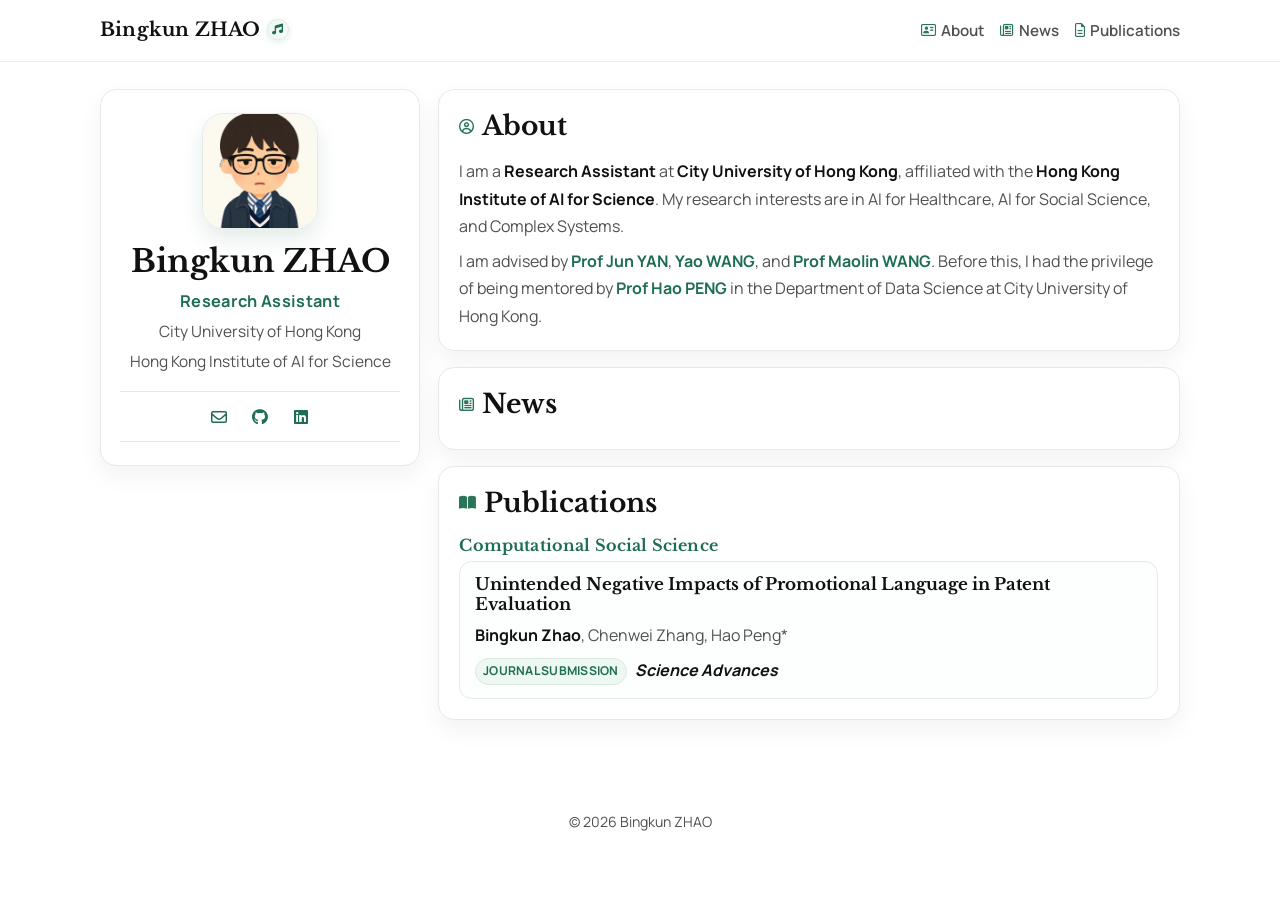
==== index.html @ 934eb5ae "Keep author star and highlight journal submission venue" ====
<!doctype html>
<html lang="en">
  <head>
    <meta charset="UTF-8" />
    <meta name="viewport" content="width=device-width, initial-scale=1.0" />
    <title>Bingkun ZHAO | Academic Homepage</title>
    <meta
      name="description"
      content="Bingkun ZHAO - Research Assistant at City University of Hong Kong, Hong Kong Institute of AI for Science."
    />
    <link rel="preconnect" href="https://fonts.googleapis.com" />
    <link rel="preconnect" href="https://fonts.gstatic.com" crossorigin />
    <link
      href="https://fonts.googleapis.com/css2?family=Manrope:wght@400;500;600;700&family=Libre+Baskerville:wght@400;700&display=swap"
      rel="stylesheet"
    />
    <link
      rel="stylesheet"
      href="https://cdnjs.cloudflare.com/ajax/libs/font-awesome/6.5.2/css/all.min.css"
    />
    <link rel="stylesheet" href="styles.css" />
  </head>
  <body>
    <header class="site-header">
      <nav class="nav">
        <a class="nav-logo" href="#top">
          Bingkun ZHAO
          <span class="logo-music" aria-hidden="true"><i class="fa-solid fa-music"></i></span>
        </a>
        <div class="nav-links">
          <a href="#about"><i class="fa-regular fa-address-card"></i> About</a>
          <a href="#news"><i class="fa-regular fa-newspaper"></i> News</a>
          <a href="#publications"><i class="fa-regular fa-file-lines"></i> Publications</a>
        </div>
      </nav>
    </header>

    <main id="top" class="page-shell">
      <div class="page-grid">
        <aside class="profile-panel">
          <div class="avatar-wrap">
            <img
              src="assets/ZHAO1.jpg"
              alt="Portrait of Bingkun ZHAO"
              class="avatar-photo"
            />
          </div>
          <h1>Bingkun ZHAO</h1>
          <p class="role">Research Assistant</p>
          <p class="affiliation">City University of Hong Kong</p>
          <p class="unit">Hong Kong Institute of AI for Science</p>

          <ul class="profile-links">
            <li>
              <a class="meta-link" href="mailto:bingkzhao2-c@my.cityu.edu.hk" aria-label="Email">
                <i class="fa-regular fa-envelope"></i>
              </a>
            </li>
            <li>
              <a class="meta-link" href="https://github.com/BKZhao" target="_blank" rel="noopener noreferrer" aria-label="GitHub">
                <i class="fa-brands fa-github"></i>
              </a>
            </li>
            <li>
              <a class="meta-link" href="https://www.linkedin.com/in/bingkun-zhao-43341537a/" target="_blank" rel="noopener noreferrer" aria-label="LinkedIn">
                <i class="fa-brands fa-linkedin"></i>
              </a>
            </li>
          </ul>

        </aside>

        <section class="content-panel">
          <article id="about" class="card">
            <h2><i class="fa-regular fa-circle-user"></i> About</h2>
            <p>
              I am a <strong>Research Assistant</strong> at
              <strong>City University of Hong Kong</strong>,
              affiliated with the
              <strong>Hong Kong Institute of AI for Science</strong>. My
              research interests are in AI for Healthcare, AI for Social
              Science, and Complex Systems.
            </p>
            <p>
              I am advised by
              <strong><a class="advisor-link" href="https://www.cityu.edu.hk/hkai-sci/members/yan-jun/?lang=en" target="_blank" rel="noopener noreferrer">Prof Jun YAN</a></strong>,
              <strong><a class="advisor-link" href="https://www.linkedin.com/in/yaowang/" target="_blank" rel="noopener noreferrer">Yao WANG</a></strong>, and
              <strong><a class="advisor-link" href="https://morin.wang/" target="_blank" rel="noopener noreferrer">Prof Maolin WANG</a></strong>.
              Before this, I had the
              privilege of being mentored by
              <strong><a class="advisor-link" href="https://haoopeng.github.io/" target="_blank" rel="noopener noreferrer">Prof Hao PENG</a></strong>
              in the Department of Data Science at City University of Hong Kong.
            </p>
          </article>

          <article id="news" class="card">
            <h2><i class="fa-regular fa-newspaper"></i> News</h2>
          </article>

          <article id="publications" class="card">
            <h2><i class="fa-solid fa-book-open"></i> Publications</h2>
            <h3 class="pub-section-title">Computational Social Science</h3>
            <div class="pub-list">
              <div class="pub-item">
                <h3>Unintended Negative Impacts of Promotional Language in Patent Evaluation</h3>
                <p class="pub-meta">
                  <strong>Bingkun Zhao</strong>, Chenwei Zhang, Hao Peng*
                </p>
                <p class="pub-venue">
                  <span class="venue-label">Journal Submission</span>
                  <em class="journal-name">Science Advances</em>
                </p>
              </div>
            </div>
          </article>
        </section>
      </div>
    </main>

    <footer class="site-footer">
      <p>© 2026 Bingkun ZHAO</p>
    </footer>
  </body>
</html>
---- styles.css ----
:root {
  --bg: #ffffff;
  --bg-alt: #ffffff;
  --card: #ffffff;
  --text: #222222;
  --text-soft: #505050;
  --primary: #111111;
  --accent: #2f8a66;
  --accent-dark: #1f6e50;
  --line: #e4ebe7;
  --shadow: 0 10px 24px rgba(0, 0, 0, 0.05);
}

*,
*::before,
*::after {
  box-sizing: border-box;
}

html {
  scroll-behavior: smooth;
}

body {
  margin: 0;
  color: var(--text);
  font-family: "Manrope", "Segoe UI", sans-serif;
  font-size: 16px;
  line-height: 1.72;
  background: var(--bg);
  min-height: 100vh;
}

h1,
h2,
h3 {
  font-family: "Libre Baskerville", Georgia, serif;
  line-height: 1.2;
  color: var(--primary);
}

a {
  color: inherit;
}

.site-header {
  position: sticky;
  top: 0;
  z-index: 20;
  border-bottom: 1px solid rgba(0, 0, 0, 0.08);
  backdrop-filter: blur(8px);
  background: rgba(255, 255, 255, 0.9);
}

.nav {
  max-width: 1120px;
  margin: 0 auto;
  padding: 0.9rem 1.25rem;
  display: flex;
  justify-content: space-between;
  align-items: center;
}

.nav-logo {
  text-decoration: none;
  font-family: "Libre Baskerville", Georgia, serif;
  font-size: 1.18rem;
  font-weight: 700;
  letter-spacing: 0.01em;
  color: #111111;
  display: inline-flex;
  align-items: center;
  gap: 0.42rem;
}

.logo-music {
  width: 1.36rem;
  height: 1.36rem;
  display: inline-flex;
  align-items: center;
  justify-content: center;
  border-radius: 999px;
  background: linear-gradient(135deg, #eef8f2, #f8fcfa);
  border: 1px solid #d8eae1;
  color: var(--accent-dark);
  font-size: 0.68rem;
  transform: translateY(-1px);
  box-shadow: 0 2px 6px rgba(31, 110, 80, 0.12);
  transition: transform 0.2s ease, background-color 0.2s ease;
}

.nav-logo:hover .logo-music {
  background: #eaf6ef;
  transform: translateY(-1px) scale(1.04);
}

.nav-links {
  display: flex;
  flex-wrap: wrap;
  gap: 1rem;
}

.nav-links a {
  text-decoration: none;
  color: var(--text-soft);
  font-size: 0.95rem;
  font-weight: 600;
  transition: color 0.2s ease;
  display: inline-flex;
  align-items: center;
  gap: 0.34rem;
}

.nav-links a:hover {
  color: var(--accent-dark);
}

.nav-links a i {
  font-size: 0.84rem;
  color: var(--accent-dark);
  opacity: 0.95;
}

.page-shell {
  max-width: 1120px;
  margin: 0 auto;
  padding: 1.7rem 1.25rem 3.5rem;
}

.page-grid {
  display: grid;
  grid-template-columns: 320px minmax(0, 1fr);
  gap: 1.1rem;
  align-items: start;
}

.profile-panel,
.card {
  background: var(--card);
  border: 1px solid var(--line);
  border-radius: 1rem;
  box-shadow: var(--shadow);
}

.profile-panel {
  position: sticky;
  top: 5.2rem;
  padding: 1.4rem 1.2rem;
  animation: rise 0.5s ease both;
}

.avatar-wrap {
  display: flex;
  justify-content: center;
  margin-bottom: 0.9rem;
}

.avatar,
.avatar-photo {
  width: 116px;
  height: 116px;
  border-radius: 1.35rem;
}

.avatar {
  display: grid;
  place-items: center;
  font-size: 1.85rem;
  font-weight: 700;
  color: #fff;
  letter-spacing: 0.06em;
  background: linear-gradient(145deg, #2b3f66, #7d90ad 65%, #b38749);
}

.avatar-photo {
  object-fit: cover;
  border: 1px solid var(--line);
  box-shadow: 0 10px 20px rgba(30, 102, 74, 0.12);
}

.profile-panel h1 {
  margin: 0;
  text-align: center;
  font-size: 1.95rem;
  color: #111111;
}

.role {
  text-align: center;
  margin: 0.4rem 0 0;
  color: var(--accent-dark);
  font-size: 1.02rem;
  font-weight: 700;
  letter-spacing: 0.02em;
}

.affiliation,
.unit {
  text-align: center;
  margin: 0.2rem 0 0;
  color: var(--text-soft);
  font-size: 0.97rem;
}

.unit {
  margin-bottom: 1rem;
}

.profile-links {
  list-style: none;
  margin: 0.3rem 0 0;
  padding: 0;
  display: flex;
  justify-content: center;
  align-items: center;
  gap: 0.55rem;
  border-top: 1px solid var(--line);
  border-bottom: 1px solid var(--line);
}

.profile-links li {
  display: inline-flex;
  padding: 0.55rem 0;
}

.profile-links .meta-link {
  width: 2rem;
  height: 2rem;
  display: flex;
  align-items: center;
  justify-content: center;
  color: var(--text-soft);
  text-decoration: none;
  font-size: 0.92rem;
  font-weight: 600;
  border-radius: 999px;
  transition: color 0.2s ease;
}

.profile-links .meta-link i {
  color: var(--accent-dark);
  font-size: 1rem;
  width: 1rem;
  text-align: center;
}

.profile-links .meta-link:hover {
  color: var(--accent-dark);
  background: #f2f8f5;
}

.content-panel {
  display: grid;
  gap: 1rem;
}

.card {
  padding: 1.25rem 1.3rem;
  animation: rise 0.55s ease both;
}

.card h2 {
  margin: 0 0 0.55rem;
  font-size: clamp(1.3rem, 2.4vw, 1.65rem);
  color: #111111;
  display: inline-flex;
  align-items: center;
  gap: 0.45rem;
}

.card h2 i {
  color: var(--accent-dark);
  font-size: 0.94rem;
  opacity: 0.95;
}

.card p {
  margin: 0.45rem 0 0;
  color: var(--text-soft);
  font-size: 1rem;
}

.card strong {
  color: var(--primary);
}

.advisor-link {
  color: var(--accent-dark);
  text-decoration: none;
}

.advisor-link:hover {
  color: var(--accent);
}

.news-list {
  display: grid;
  gap: 0.65rem;
}

.news-item {
  display: grid;
  grid-template-columns: 94px minmax(0, 1fr);
  gap: 0.6rem;
}

.news-item time {
  color: var(--accent-dark);
  font-weight: 700;
  font-size: 0.87rem;
  letter-spacing: 0.03em;
  text-transform: uppercase;
  padding-top: 0.12rem;
}

.news-item p {
  margin: 0;
}

.card-head {
  display: flex;
  justify-content: space-between;
  align-items: baseline;
  gap: 1rem;
  margin-bottom: 0.15rem;
}

.inline-link {
  color: var(--accent-dark);
  text-decoration: none;
  font-weight: 700;
  font-size: 0.92rem;
}

.inline-link:hover {
  color: var(--primary);
}

.pub-list {
  display: grid;
  gap: 0.75rem;
  margin-top: 0.35rem;
}

.pub-section-title {
  margin: 0.55rem 0 0.35rem;
  font-size: 1rem;
  color: var(--accent-dark);
  letter-spacing: 0.01em;
}

.pub-item {
  border: 1px solid var(--line);
  border-radius: 0.8rem;
  padding: 0.8rem 0.9rem;
  background: #fdfefe;
  transition: transform 0.2s ease, box-shadow 0.2s ease;
}

.pub-item:hover {
  transform: translateY(-2px);
  box-shadow: 0 10px 24px rgba(21, 33, 57, 0.08);
}

.pub-item h3 {
  margin: 0;
  font-size: 1.05rem;
}

.pub-meta,
.pub-venue {
  margin-top: 0.3rem;
  color: var(--text-soft);
}

.venue-label {
  display: inline-block;
  padding: 0.11rem 0.46rem;
  border-radius: 999px;
  border: 1px solid #d8eae1;
  background: #eef8f2;
  color: var(--accent-dark);
  font-size: 0.76rem;
  font-weight: 700;
  letter-spacing: 0.02em;
  text-transform: uppercase;
  margin-right: 0.35rem;
  vertical-align: middle;
}

.journal-name {
  color: var(--primary);
  font-weight: 700;
}

.pub-actions {
  margin-top: 0.45rem;
  margin-bottom: 0;
  display: flex;
  gap: 0.8rem;
}

.pub-actions a {
  color: var(--accent-dark);
  text-decoration: none;
  font-weight: 700;
  font-size: 0.9rem;
}

.pub-actions a:hover {
  color: var(--primary);
}

.site-footer {
  text-align: center;
  color: var(--text-soft);
  font-size: 0.88rem;
  padding: 1.25rem 1rem 2.4rem;
}

@keyframes rise {
  from {
    opacity: 0;
    transform: translateY(12px);
  }
  to {
    opacity: 1;
    transform: translateY(0);
  }
}

@media (max-width: 980px) {
  .page-grid {
    grid-template-columns: 1fr;
  }

  .profile-panel {
    position: static;
  }
}

@media (max-width: 680px) {
  .nav {
    flex-direction: column;
    align-items: flex-start;
    gap: 0.4rem;
  }

  .card,
  .profile-panel {
    padding: 1rem;
  }

  .news-item {
    grid-template-columns: 1fr;
    gap: 0.2rem;
  }

}
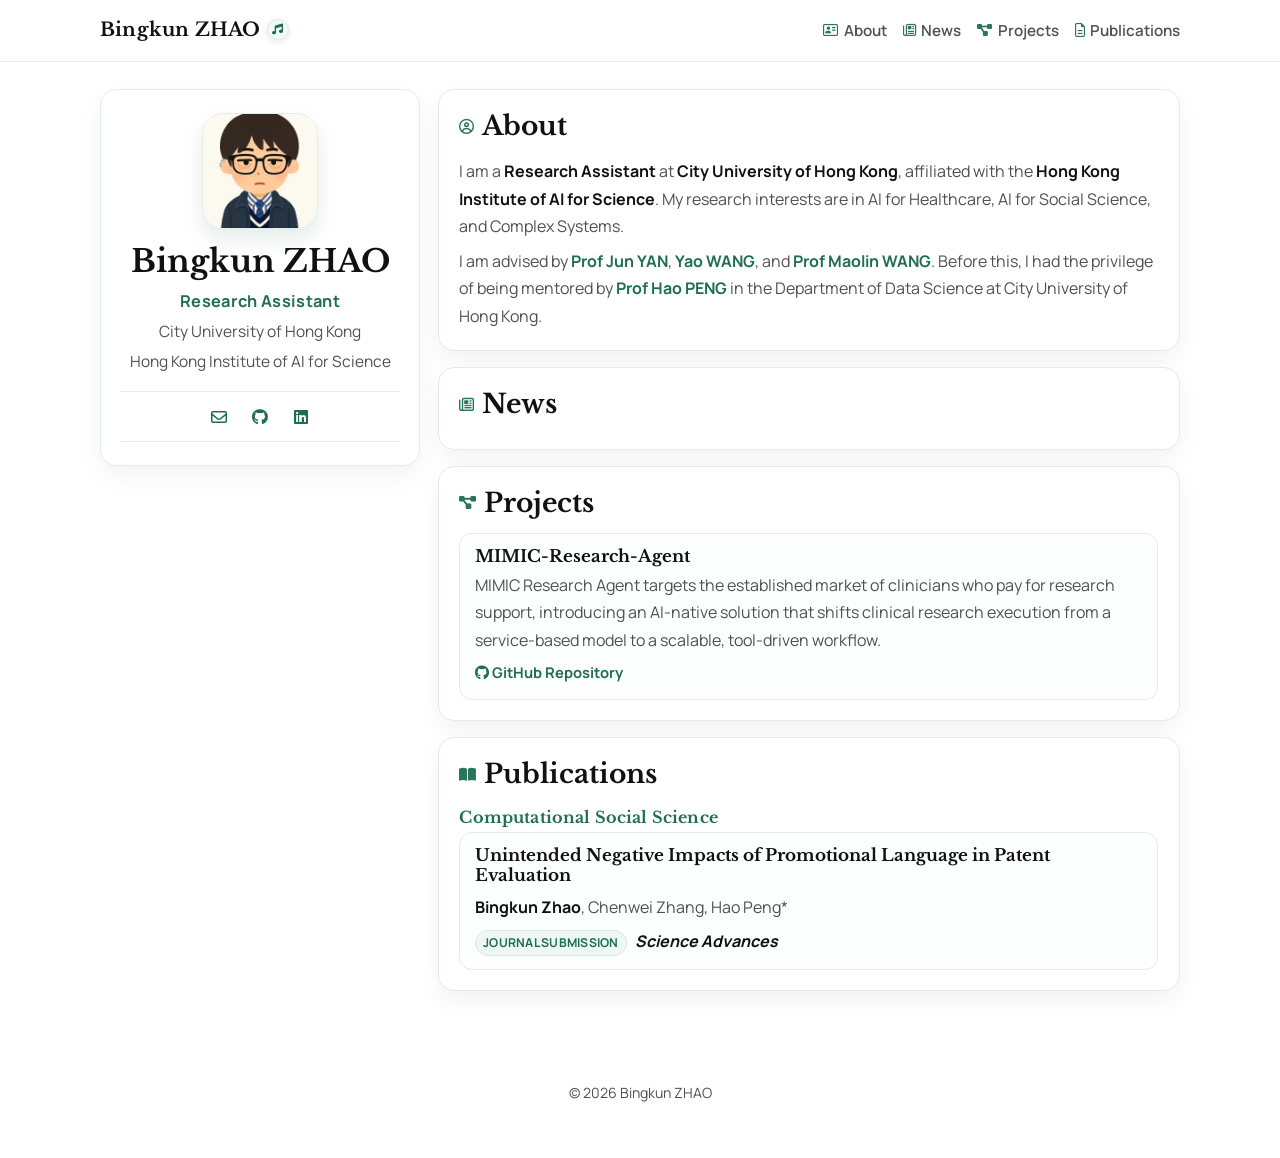
==== commit ecc3419a: "Add MIMIC-Research-Agent project section" ====
--- a/index.html
+++ b/index.html
@@ -30,6 +30,7 @@
         <div class="nav-links">
           <a href="#about"><i class="fa-regular fa-address-card"></i> About</a>
           <a href="#news"><i class="fa-regular fa-newspaper"></i> News</a>
+          <a href="#projects"><i class="fa-solid fa-diagram-project"></i> Projects</a>
           <a href="#publications"><i class="fa-regular fa-file-lines"></i> Publications</a>
         </div>
       </nav>
@@ -97,6 +98,32 @@
             <h2><i class="fa-regular fa-newspaper"></i> News</h2>
           </article>
 
+          <article id="projects" class="card">
+            <h2><i class="fa-solid fa-diagram-project"></i> Projects</h2>
+            <div class="project-list">
+              <div class="project-item">
+                <h3>MIMIC-Research-Agent</h3>
+                <p>
+                  MIMIC Research Agent targets the established market of
+                  clinicians who pay for research support, introducing an
+                  AI-native solution that shifts clinical research execution
+                  from a service-based model to a scalable, tool-driven
+                  workflow.
+                </p>
+                <p class="project-links">
+                  <a
+                    class="inline-link"
+                    href="https://github.com/BKZhao/MIMIC-Papers-Repro-Agent"
+                    target="_blank"
+                    rel="noopener noreferrer"
+                  >
+                    <i class="fa-brands fa-github"></i> GitHub Repository
+                  </a>
+                </p>
+              </div>
+            </div>
+          </article>
+
           <article id="publications" class="card">
             <h2><i class="fa-solid fa-book-open"></i> Publications</h2>
             <h3 class="pub-section-title">Computational Social Science</h3>
--- a/styles.css
+++ b/styles.css
@@ -336,6 +336,39 @@
   color: var(--primary);
 }
 
+.project-list {
+  display: grid;
+  gap: 0.75rem;
+  margin-top: 0.35rem;
+}
+
+.project-item {
+  border: 1px solid var(--line);
+  border-radius: 0.8rem;
+  padding: 0.8rem 0.9rem;
+  background: #fdfefe;
+  transition: transform 0.2s ease, box-shadow 0.2s ease;
+}
+
+.project-item:hover {
+  transform: translateY(-2px);
+  box-shadow: 0 10px 24px rgba(21, 33, 57, 0.08);
+}
+
+.project-item h3 {
+  margin: 0;
+  font-size: 1.05rem;
+}
+
+.project-item p {
+  margin: 0.3rem 0 0;
+  color: var(--text-soft);
+}
+
+.project-links a i {
+  font-size: 0.92rem;
+}
+
 .pub-list {
   display: grid;
   gap: 0.75rem;
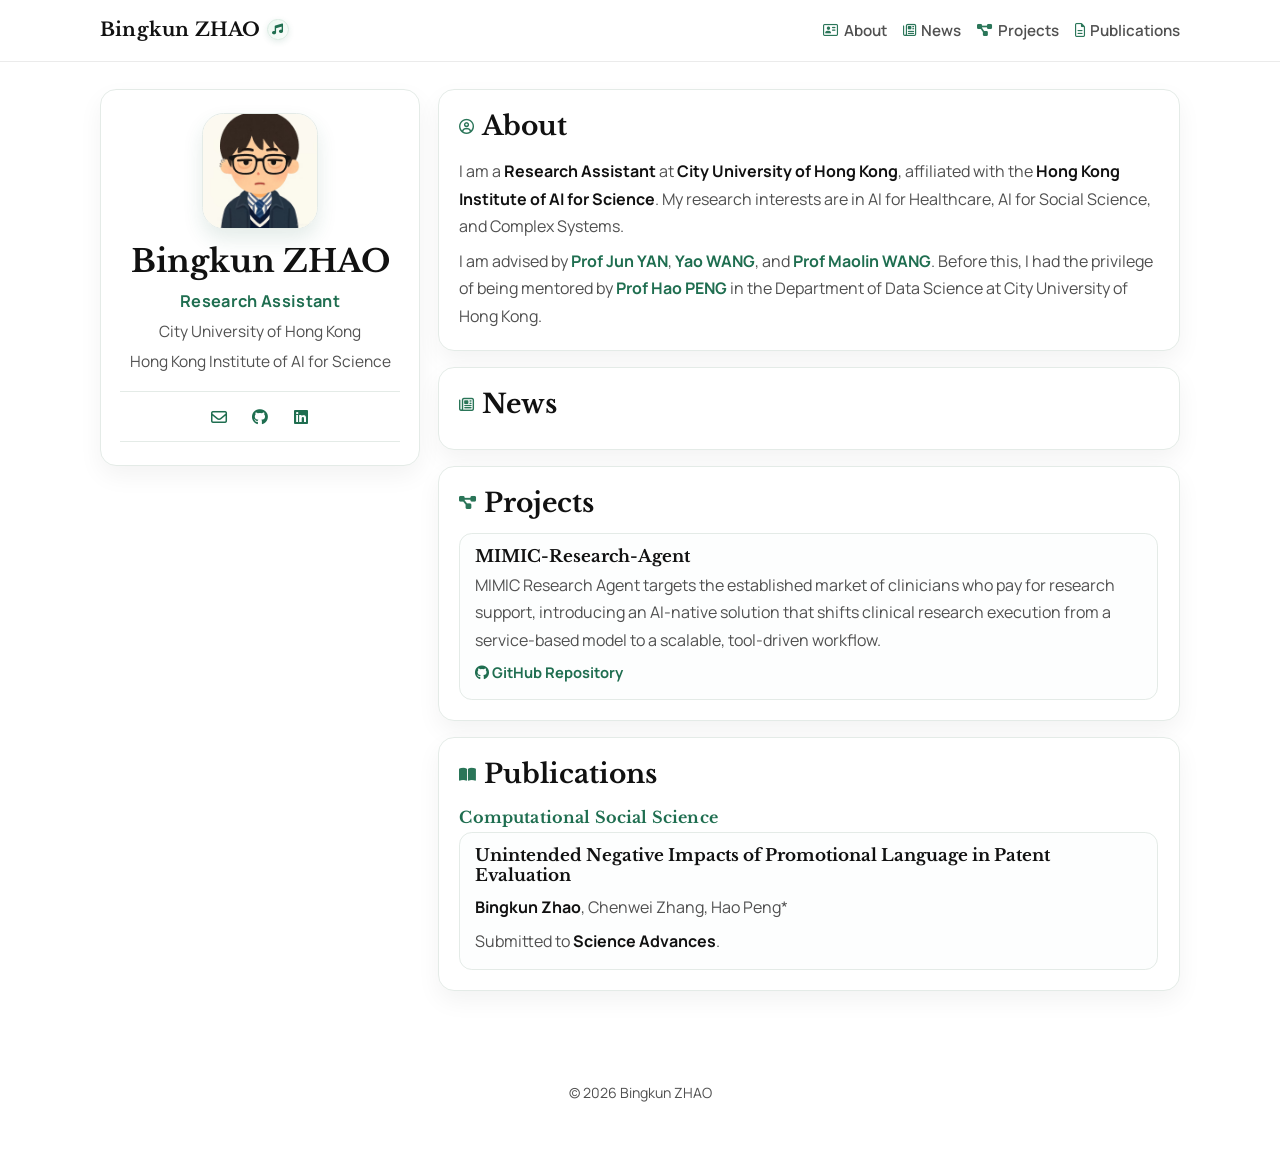
==== commit 2f81612f: "Simplify submission text and bold Science Advances" ====
--- a/index.html
+++ b/index.html
@@ -133,10 +133,7 @@
                 <p class="pub-meta">
                   <strong>Bingkun Zhao</strong>, Chenwei Zhang, Hao Peng*
                 </p>
-                <p class="pub-venue">
-                  <span class="venue-label">Journal Submission</span>
-                  <em class="journal-name">Science Advances</em>
-                </p>
+                <p class="pub-venue">Submitted to <strong class="journal-name">Science Advances</strong>.</p>
               </div>
             </div>
           </article>
--- a/styles.css
+++ b/styles.css
@@ -406,21 +406,6 @@
   color: var(--text-soft);
 }
 
-.venue-label {
-  display: inline-block;
-  padding: 0.11rem 0.46rem;
-  border-radius: 999px;
-  border: 1px solid #d8eae1;
-  background: #eef8f2;
-  color: var(--accent-dark);
-  font-size: 0.76rem;
-  font-weight: 700;
-  letter-spacing: 0.02em;
-  text-transform: uppercase;
-  margin-right: 0.35rem;
-  vertical-align: middle;
-}
-
 .journal-name {
   color: var(--primary);
   font-weight: 700;
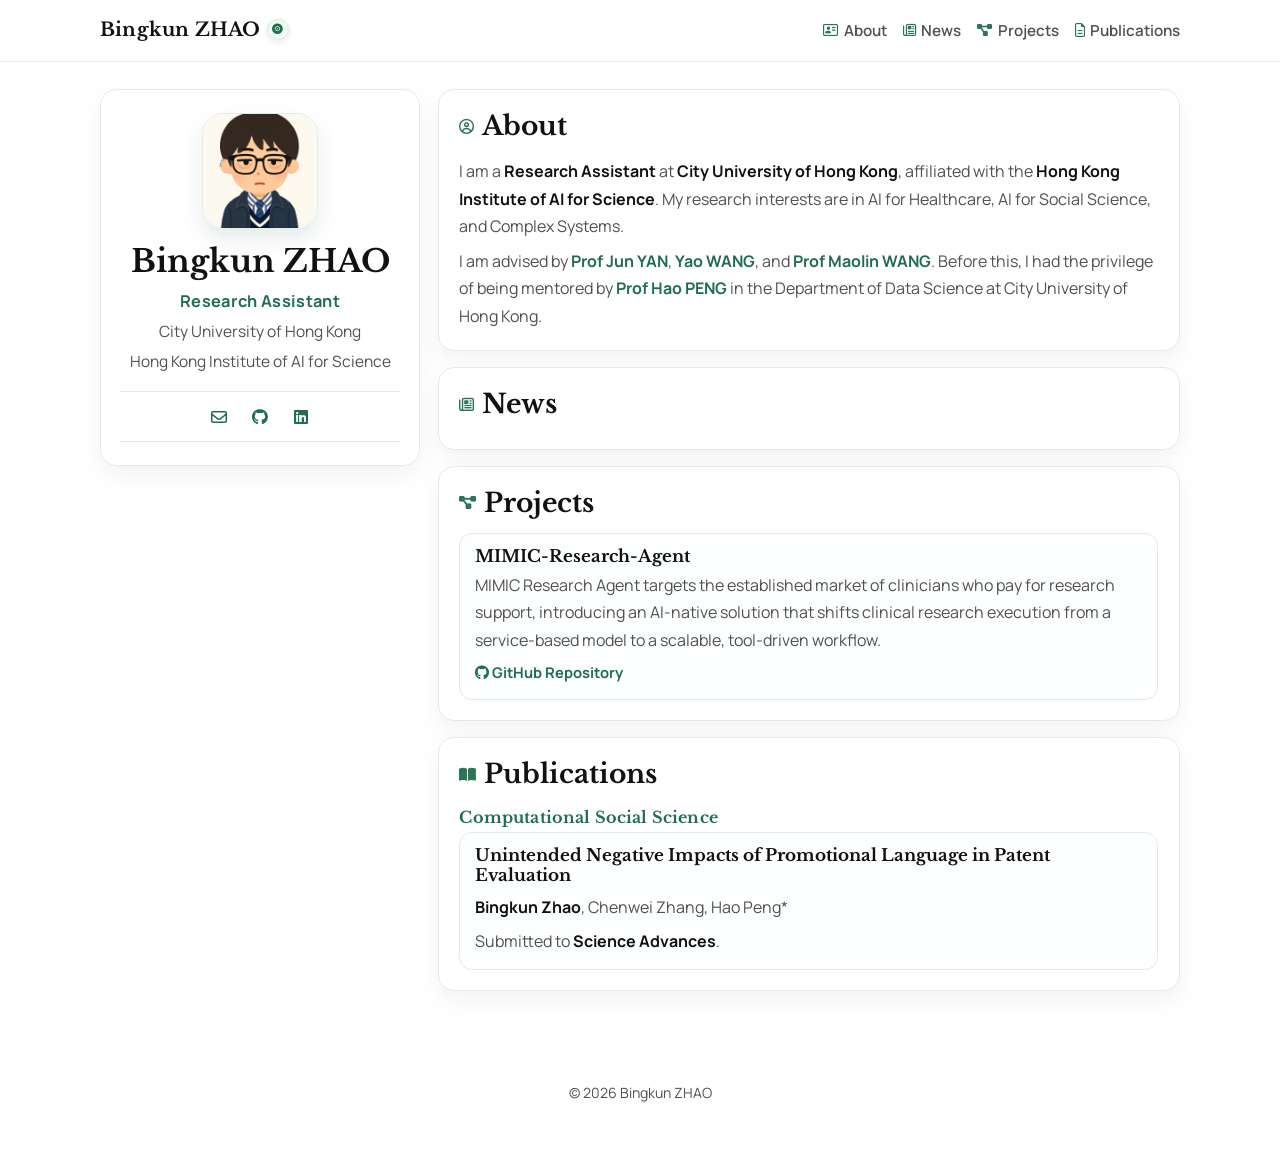
==== commit 9a102346: "Switch header music icon to record-vinyl" ====
--- a/index.html
+++ b/index.html
@@ -25,7 +25,7 @@
       <nav class="nav">
         <a class="nav-logo" href="#top">
           Bingkun ZHAO
-          <span class="logo-music" aria-hidden="true"><i class="fa-solid fa-music"></i></span>
+          <span class="logo-music" aria-hidden="true"><i class="fa-solid fa-record-vinyl"></i></span>
         </a>
         <div class="nav-links">
           <a href="#about"><i class="fa-regular fa-address-card"></i> About</a>
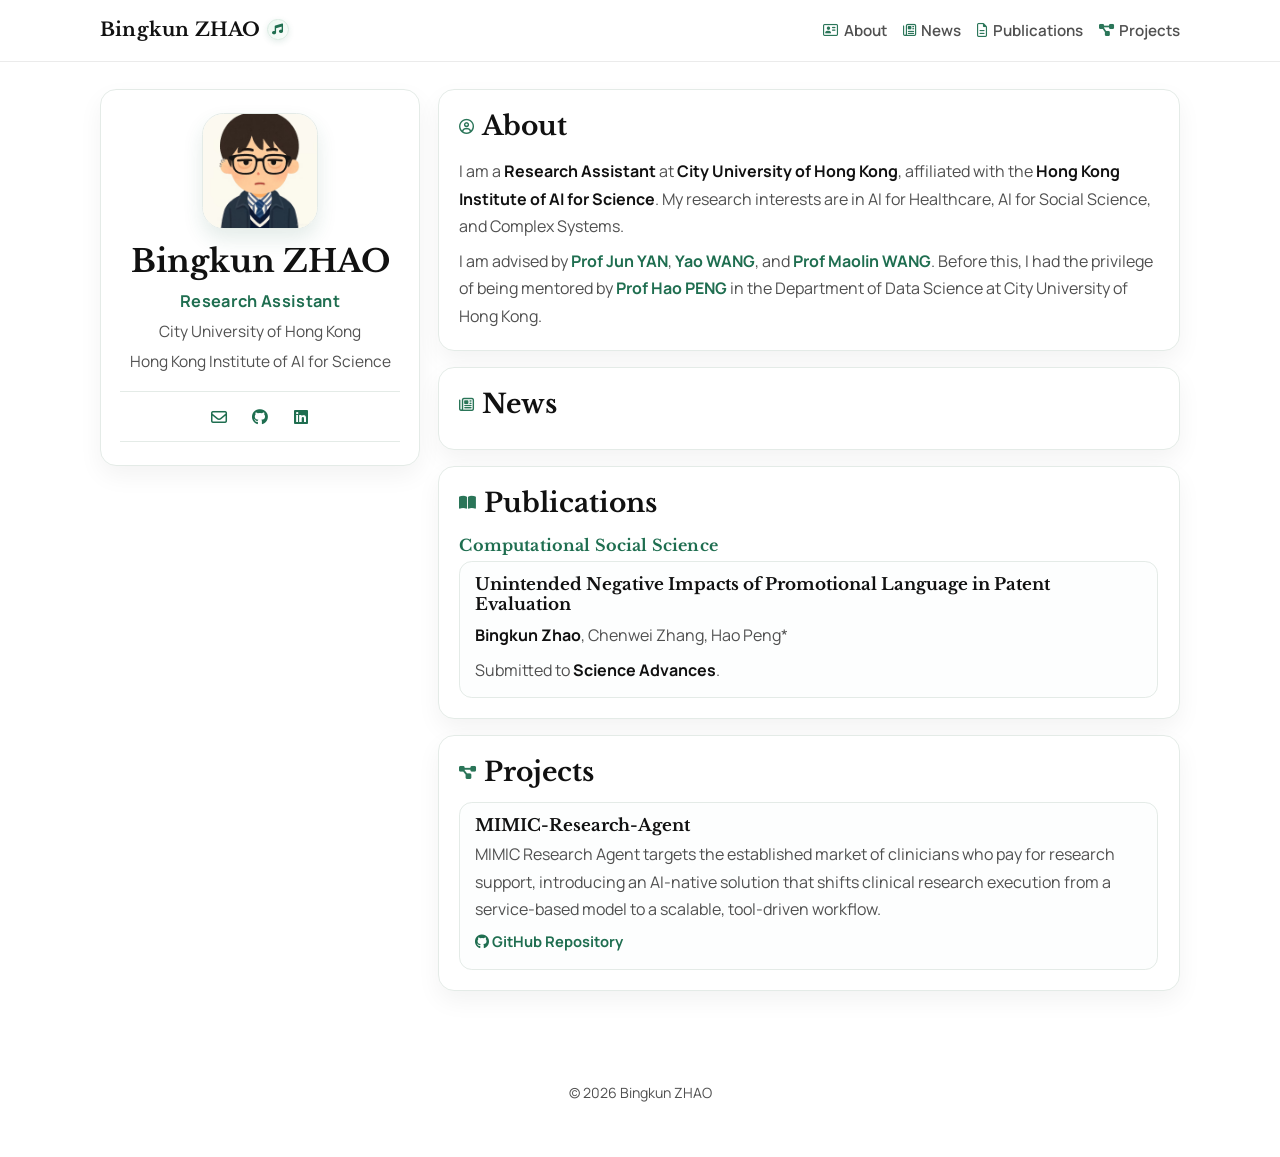
==== commit ce16edc5: "Use music-note icon and move Projects below Publications" ====
--- a/index.html
+++ b/index.html
@@ -25,13 +25,13 @@
       <nav class="nav">
         <a class="nav-logo" href="#top">
           Bingkun ZHAO
-          <span class="logo-music" aria-hidden="true"><i class="fa-solid fa-record-vinyl"></i></span>
+          <span class="logo-music" aria-hidden="true"><i class="fa-solid fa-music"></i></span>
         </a>
         <div class="nav-links">
           <a href="#about"><i class="fa-regular fa-address-card"></i> About</a>
           <a href="#news"><i class="fa-regular fa-newspaper"></i> News</a>
+          <a href="#publications"><i class="fa-regular fa-file-lines"></i> Publications</a>
           <a href="#projects"><i class="fa-solid fa-diagram-project"></i> Projects</a>
-          <a href="#publications"><i class="fa-regular fa-file-lines"></i> Publications</a>
         </div>
       </nav>
     </header>
@@ -98,6 +98,20 @@
             <h2><i class="fa-regular fa-newspaper"></i> News</h2>
           </article>
 
+          <article id="publications" class="card">
+            <h2><i class="fa-solid fa-book-open"></i> Publications</h2>
+            <h3 class="pub-section-title">Computational Social Science</h3>
+            <div class="pub-list">
+              <div class="pub-item">
+                <h3>Unintended Negative Impacts of Promotional Language in Patent Evaluation</h3>
+                <p class="pub-meta">
+                  <strong>Bingkun Zhao</strong>, Chenwei Zhang, Hao Peng*
+                </p>
+                <p class="pub-venue">Submitted to <strong class="journal-name">Science Advances</strong>.</p>
+              </div>
+            </div>
+          </article>
+
           <article id="projects" class="card">
             <h2><i class="fa-solid fa-diagram-project"></i> Projects</h2>
             <div class="project-list">
@@ -123,20 +137,6 @@
               </div>
             </div>
           </article>
-
-          <article id="publications" class="card">
-            <h2><i class="fa-solid fa-book-open"></i> Publications</h2>
-            <h3 class="pub-section-title">Computational Social Science</h3>
-            <div class="pub-list">
-              <div class="pub-item">
-                <h3>Unintended Negative Impacts of Promotional Language in Patent Evaluation</h3>
-                <p class="pub-meta">
-                  <strong>Bingkun Zhao</strong>, Chenwei Zhang, Hao Peng*
-                </p>
-                <p class="pub-venue">Submitted to <strong class="journal-name">Science Advances</strong>.</p>
-              </div>
-            </div>
-          </article>
         </section>
       </div>
     </main>
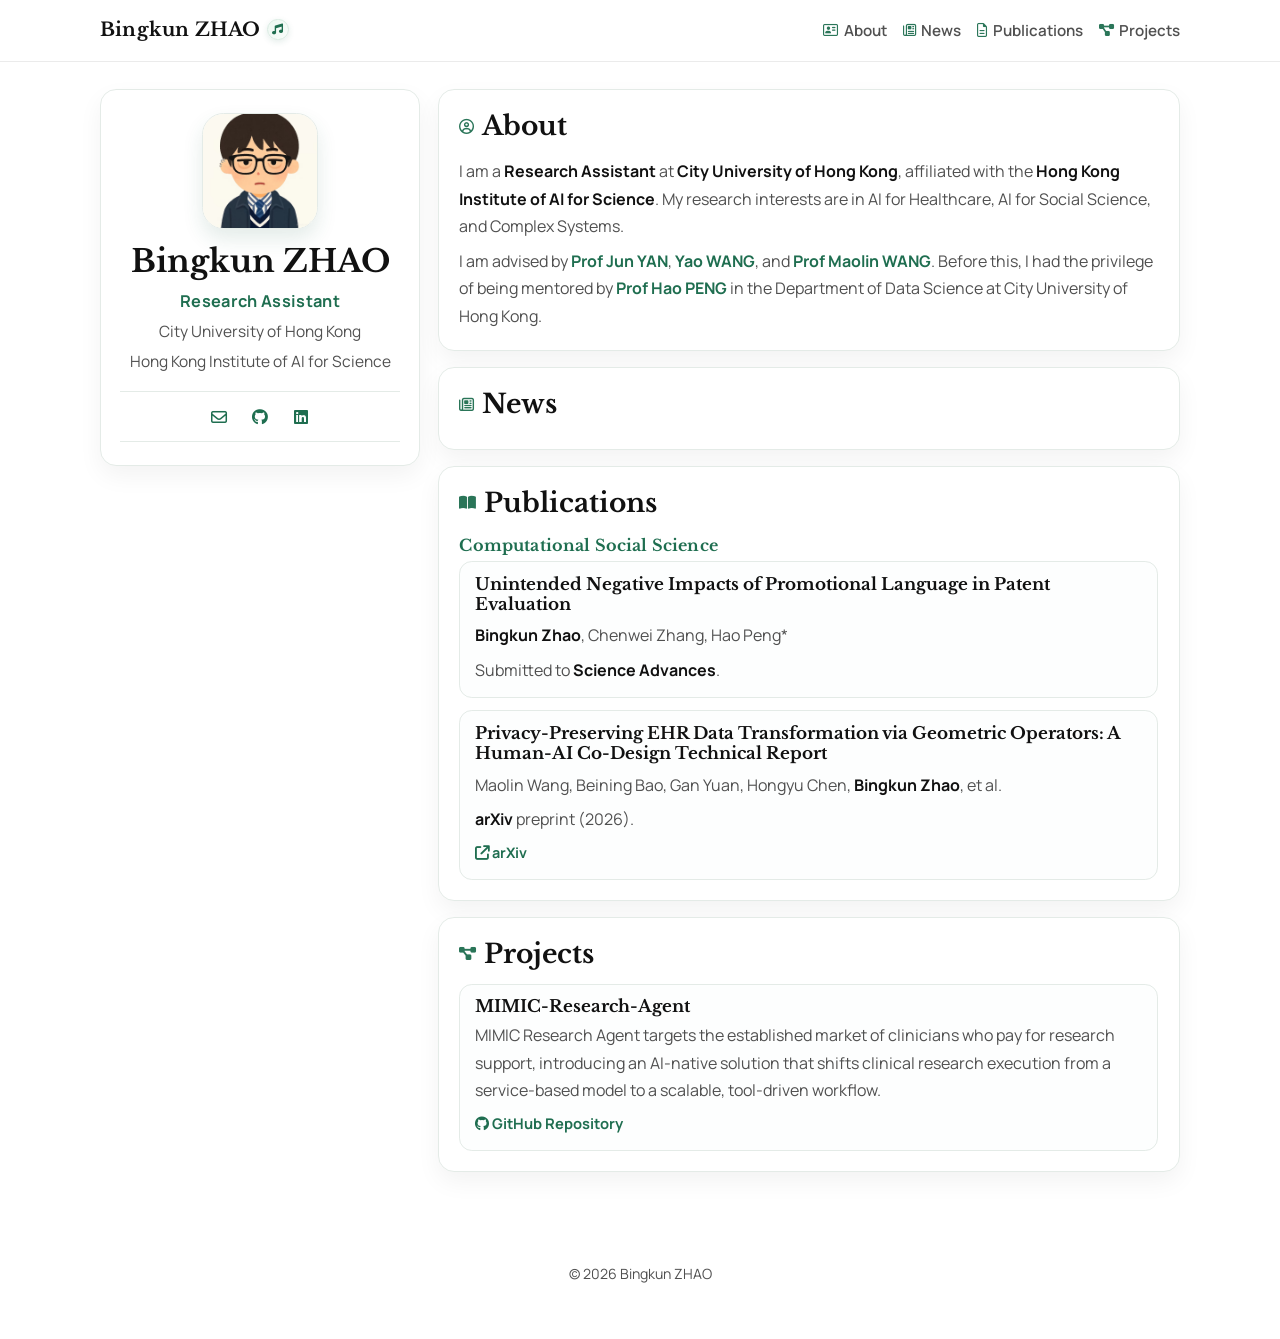
==== commit a3ef100f: "Add arXiv publication 2603.22954" ====
--- a/index.html
+++ b/index.html
@@ -109,6 +109,22 @@
                 </p>
                 <p class="pub-venue">Submitted to <strong class="journal-name">Science Advances</strong>.</p>
               </div>
+              <div class="pub-item">
+                <h3>Privacy-Preserving EHR Data Transformation via Geometric Operators: A Human-AI Co-Design Technical Report</h3>
+                <p class="pub-meta">
+                  Maolin Wang, Beining Bao, Gan Yuan, Hongyu Chen, <strong>Bingkun Zhao</strong>, et al.
+                </p>
+                <p class="pub-venue"><strong class="journal-name">arXiv</strong> preprint (2026).</p>
+                <p class="pub-actions">
+                  <a
+                    href="https://arxiv.org/abs/2603.22954"
+                    target="_blank"
+                    rel="noopener noreferrer"
+                  >
+                    <i class="fa-solid fa-arrow-up-right-from-square"></i> arXiv
+                  </a>
+                </p>
+              </div>
             </div>
           </article>
 
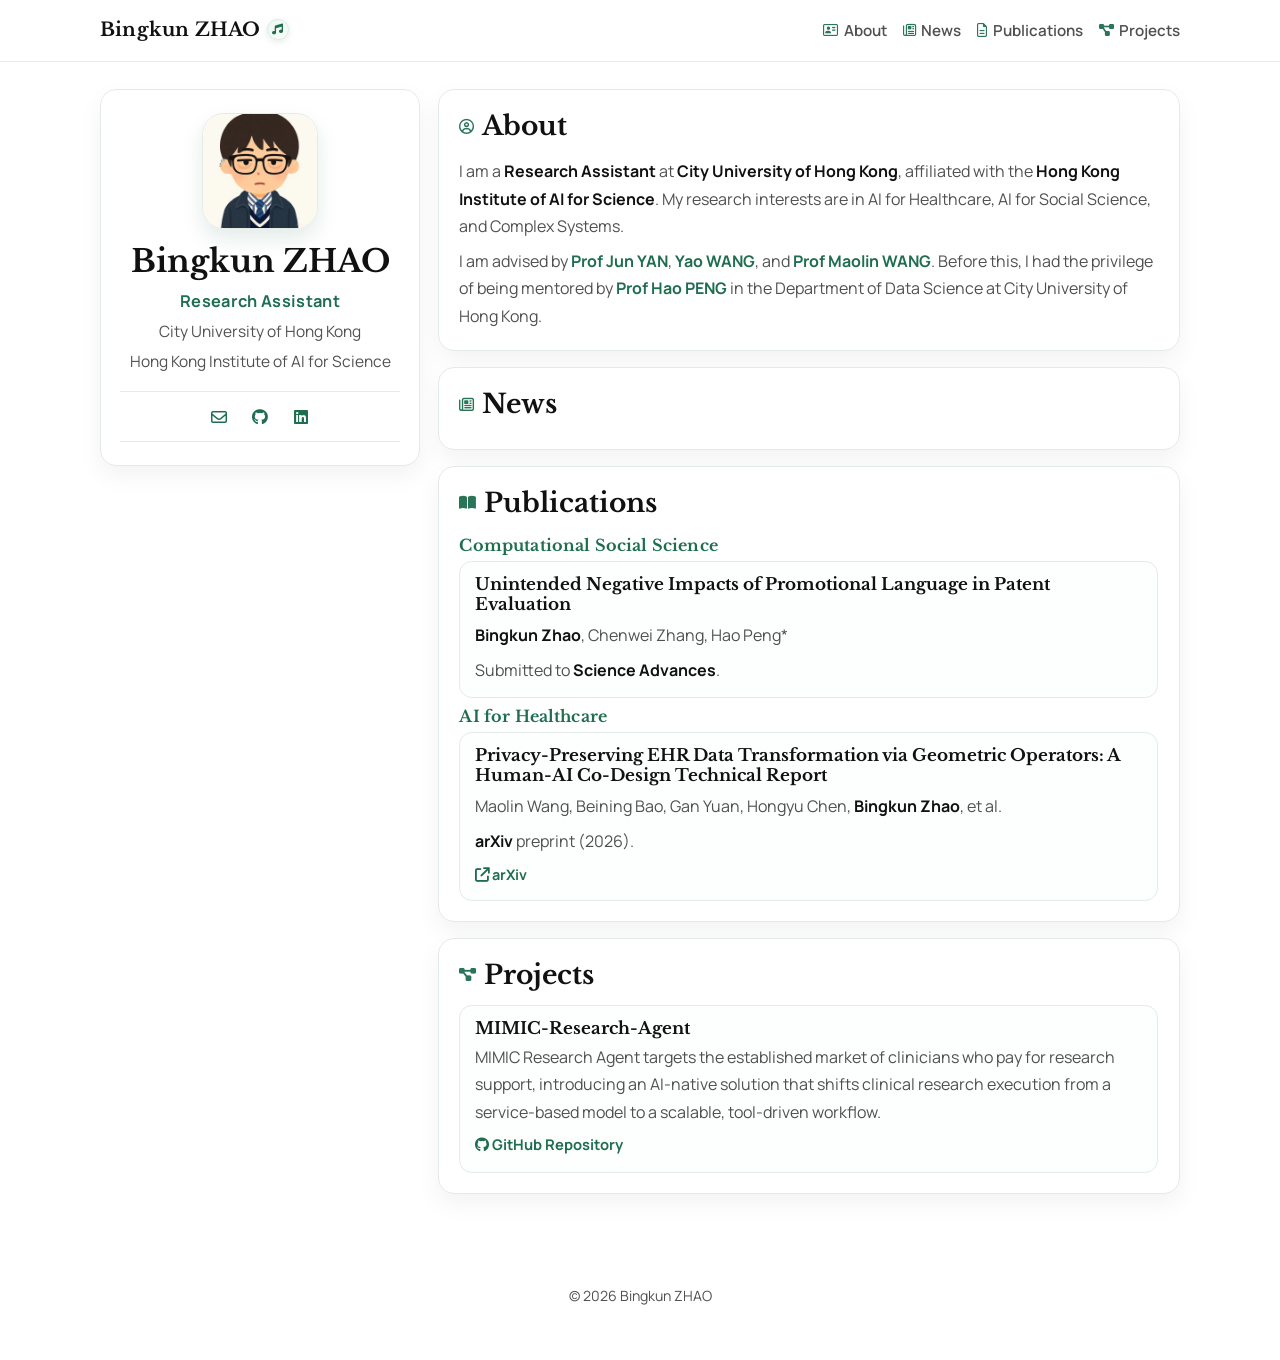
==== commit 68ec502f: "Categorize arXiv paper under AI for Healthcare" ====
--- a/index.html
+++ b/index.html
@@ -109,6 +109,10 @@
                 </p>
                 <p class="pub-venue">Submitted to <strong class="journal-name">Science Advances</strong>.</p>
               </div>
+            </div>
+
+            <h3 class="pub-section-title">AI for Healthcare</h3>
+            <div class="pub-list">
               <div class="pub-item">
                 <h3>Privacy-Preserving EHR Data Transformation via Geometric Operators: A Human-AI Co-Design Technical Report</h3>
                 <p class="pub-meta">
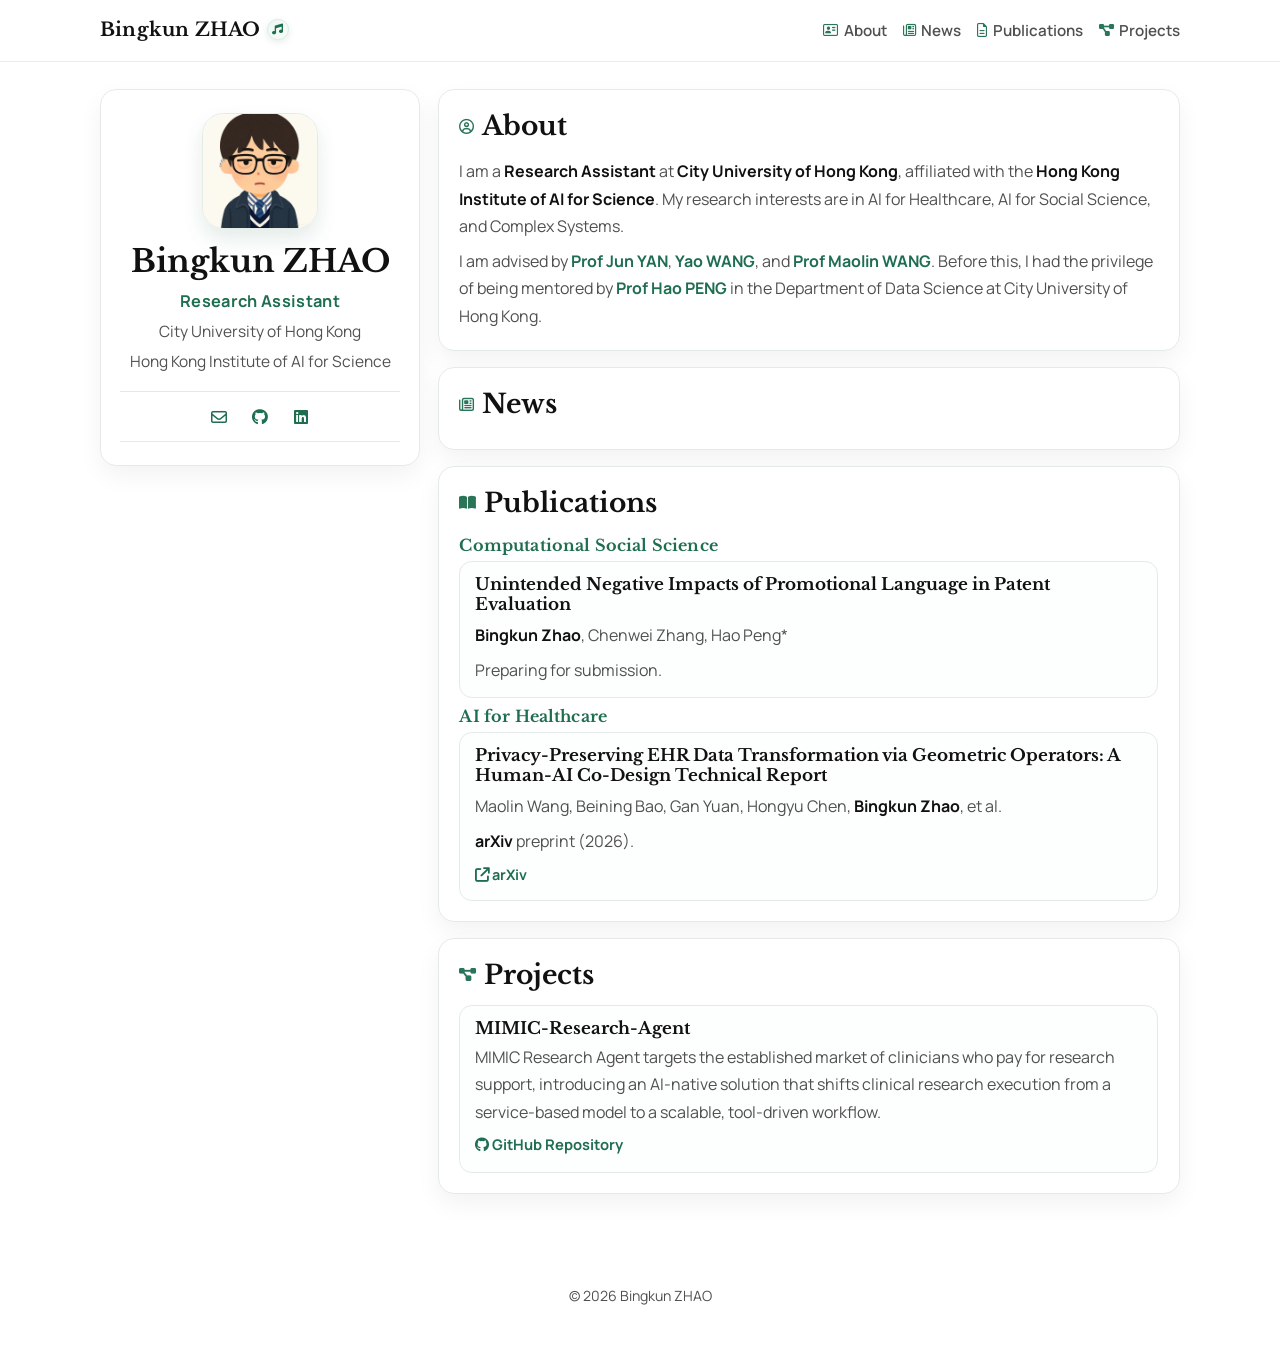
==== commit 3d5a3552: "Update CSS publication status to preparing for submission" ====
--- a/index.html
+++ b/index.html
@@ -107,7 +107,7 @@
                 <p class="pub-meta">
                   <strong>Bingkun Zhao</strong>, Chenwei Zhang, Hao Peng*
                 </p>
-                <p class="pub-venue">Submitted to <strong class="journal-name">Science Advances</strong>.</p>
+                <p class="pub-venue">Preparing for submission.</p>
               </div>
             </div>
 
